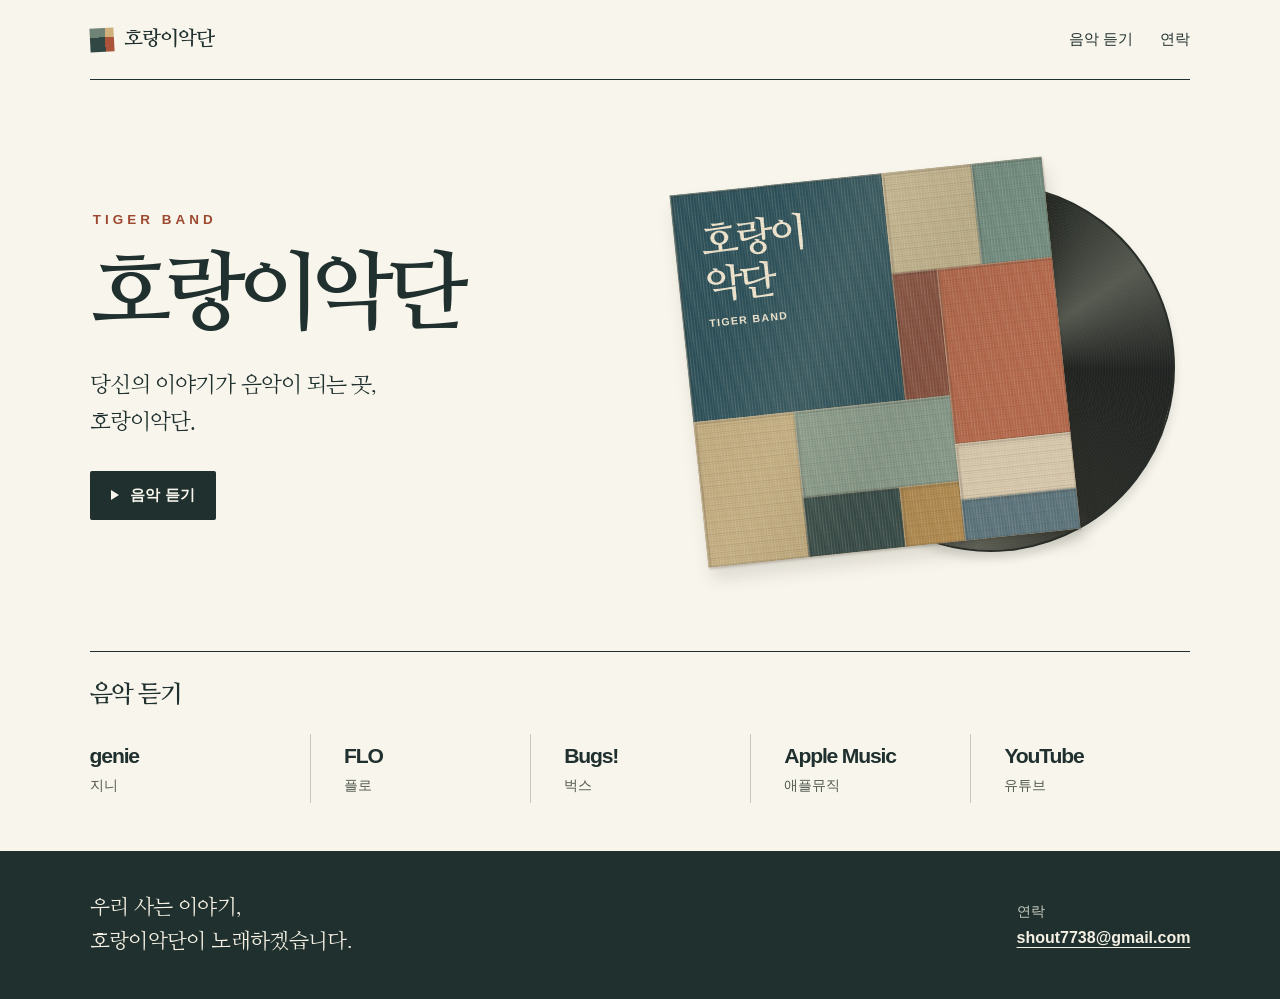
==== index.html @ b751700a "호랑이악단 공식 랜딩 페이지 제작" ====
<!doctype html>
<html lang="ko">
<head>
  <meta charset="utf-8">
  <meta name="viewport" content="width=device-width, initial-scale=1">
  <meta name="theme-color" content="#f8f5ec">
  <meta name="description" content="당신의 이야기가 음악이 되는 곳, 호랑이악단. 음악을 듣고 우리 사는 이야기를 들려주세요.">
  <meta property="og:title" content="호랑이악단 · TIGER BAND">
  <meta property="og:description" content="우리 사는 이야기, 호랑이악단이 노래하겠습니다.">
  <meta property="og:type" content="website">
  <meta property="og:url" content="https://tiger-band.github.io/">
  <title>호랑이악단 · TIGER BAND</title>
  <link rel="stylesheet" href="./style.css">
</head>
<body id="top">
  <a class="skip" href="#main">본문으로 이동</a>
  <header class="wrap mast">
    <a class="brand" href="#top" aria-label="호랑이악단 처음으로"><i class="mark" aria-hidden="true"></i>호랑이악단</a>
    <nav aria-label="주 메뉴"><a href="#listen">음악 듣기</a><a href="#contact">연락</a></nav>
  </header>
  <main id="main">
    <section class="wrap hero" aria-labelledby="title">
      <div class="intro">
        <p class="roman" lang="en">TIGER BAND</p>
        <h1 id="title">호랑이악단</h1>
        <p class="tag">당신의 이야기가 음악이 되는 곳,<br>호랑이악단.</p>
        <a class="play" href="#listen"><i aria-hidden="true"></i>음악 듣기</a>
      </div>
      <div class="art" role="img" aria-label="쪽빛과 감빛 천 조각을 이은 조각보 음반 재킷과 그 옆으로 보이는 검은 레코드판">
        <div class="record"></div>
        <div class="sleeve">
          <div class="patch indigo"></div><div class="patch flax"></div><div class="patch jade"></div>
          <div class="patch chestnut"></div><div class="patch russet"></div><div class="patch oat"></div>
          <div class="patch celadon"></div><div class="patch coal"></div><div class="patch ochre"></div>
          <div class="patch cream"></div><div class="patch blue"></div>
          <div class="imprint" aria-hidden="true"><span>호랑이<br>악단</span><small>TIGER BAND</small></div>
        </div>
      </div>
    </section>
    <section class="wrap listen" id="listen" aria-labelledby="listen-title">
      <h2 id="listen-title">음악 듣기</h2>
      <ul class="services">
        <li><a href="https://www.genie.co.kr/detail/artistInfo?xxnm=83567126"><b lang="en">genie</b><span>지니</span></a></li>
        <li><a href="https://www.music-flo.com/detail/artist/415296910/track?sortType=POPULARITY&amp;roleType=ALL"><b lang="en">FLO</b><span>플로</span></a></li>
        <li><a href="https://music.bugs.co.kr/artist/20274034?wl_ref=list_ar_02_search"><b lang="en">Bugs!</b><span>벅스</span></a></li>
        <li><a href="https://music.apple.com/kr/artist/%ED%98%B8%EB%9E%91%EC%9D%B4%EC%95%85%EB%8B%A8/6837998648"><b lang="en">Apple Music</b><span>애플뮤직</span></a></li>
        <li><a href="https://www.youtube.com/@lalaentertainment2"><b lang="en">YouTube</b><span>유튜브</span></a></li>
      </ul>
    </section>
  </main>
  <footer id="contact">
    <div class="wrap foot">
      <p>우리 사는 이야기,<br>호랑이악단이 노래하겠습니다.</p>
      <div><h2>연락</h2><a href="mailto:shout7738@gmail.com">shout7738@gmail.com</a></div>
    </div>
  </footer>
</body>
</html>
---- style.css ----
@font-face { font-family: 'Tigers Myeongjo'; font-style: normal; font-weight: 400; font-display: swap; src: url('./fonts/myeongjo-400.ttf') format('truetype'); }
@font-face { font-family: 'Tigers Myeongjo'; font-style: normal; font-weight: 700; font-display: swap; src: url('./fonts/myeongjo-700.ttf') format('truetype'); }
:root {
  --paper: #f8f5ec;
  --ink: #1f302e;
  --clay: #9d4930;
  --line: #c9c9bb;
  --serif: "Tigers Myeongjo", "Nanum Myeongjo", AppleMyungjo, Batang, serif;
}
* { box-sizing: border-box; }
html { scroll-padding-top: 1.5rem; }
body { margin: 0; background: var(--paper); color: var(--ink); font-family: -apple-system, BlinkMacSystemFont, "Malgun Gothic", sans-serif; word-break: keep-all; }
a { color: inherit; text-decoration: none; }
a:focus-visible { outline: 3px solid #bd6435; outline-offset: 4px; }
.wrap { width: min(86%, 1180px); margin-inline: auto; }
.skip { position: fixed; left: 1rem; top: -8rem; z-index: 5; background: var(--ink); color: white; padding: .8rem; }
.skip:focus { top: 1rem; }
.mast { display: flex; align-items: center; justify-content: space-between; min-height: 80px; border-bottom: 1px solid var(--ink); }
.brand { display: inline-flex; gap: .65rem; align-items: center; font: 700 1.25rem var(--serif); letter-spacing: -.05em; }
.mark { width: 24px; height: 24px; display: inline-block; background: conic-gradient(from 90deg at 63% 39%, #ac533b 25%, #304743 0 50%, #6f8476 0 75%, #d0b17b 0); transform: rotate(-3deg); }
nav { display: flex; gap: 1.7rem; font-size: .94rem; }
nav a { padding-block: .8rem; }
nav a:hover { text-decoration: underline; text-underline-offset: .4em; }
.hero { display: grid; grid-template-columns: 1fr 1fr; align-items: center; gap: 3%; padding-block: clamp(3.5rem,6.8vw,6.8rem); }
.roman { margin: 0 0 1.15rem .2rem; font: 650 .84rem/1.3 Arial, sans-serif; letter-spacing: .3em; color: var(--clay); }
h1,h2,p { margin: 0; }
h1 { font: 700 clamp(3.5rem,6.7vw,6.7rem)/1.14 var(--serif); letter-spacing: -.09em; }
.tag { font: 400 clamp(1.25rem,1.75vw,1.65rem)/1.65 var(--serif); letter-spacing: -.04em; margin: 1.4rem 0 1.85rem; }
.play { display: inline-flex; align-items: center; gap: .7rem; background: var(--ink); color: var(--paper); border-radius: 2px; padding: .9rem 1.35rem; font-size: .96rem; font-weight: 650; }
.play i { width: 0; height: 0; border-block: 5px solid transparent; border-left: 8px solid currentColor; }
.play:hover { background: #39544e; }
.art { width: 96%; margin-inline: auto; position: relative; aspect-ratio: 1.29; isolation: isolate; }
.record { position: absolute; width: 72%; aspect-ratio: 1; border-radius: 50%; top: 4%; right: 1%; transform: rotate(16deg); background: repeating-radial-gradient(circle, transparent 0 1.1px,#a9aa981a 1.5px,transparent 2.7px), conic-gradient(#202420,#555950 40deg,#1f2220 75deg,#292b27 130deg,#606359 168deg,#232522 211deg,#53574d 265deg,#202220 320deg,#202420); box-shadow: 2px 6px 8px #24312823; border: 2px solid #292d29; }
.sleeve { position: absolute; width: 73%; aspect-ratio: 1; top: 2%; left: 4%; transform: rotate(-6deg); background: #b2a58c; box-shadow: 1px 2px 2px #342d2030, 3px 12px 17px #332c1f22; overflow: hidden; }
.patch { position: absolute; background: var(--fabric); left: var(--x); top: var(--y); width: var(--w); height: var(--h); box-shadow: inset 1px 1px #fbf3d653, inset 3px 3px #342b242b, inset -1px -1px #3d362638; }
.indigo { --x:0%; --y:0%; --w:57%; --h:61%; --fabric:#294e58; }
.flax { --x:57%; --y:0%; --w:24%; --h:27%; --fabric:#c1b28c; }
.jade { --x:81%; --y:0%; --w:19%; --h:27%; --fabric:#718d81; }
.chestnut { --x:57%; --y:27%; --w:12%; --h:34%; --fabric:#864f3e; }
.russet { --x:69%; --y:27%; --w:31%; --h:47%; --fabric:#b46649; }
.oat { --x:0%; --y:61%; --w:27%; --h:39%; --fabric:#c1aa7d; }
.celadon { --x:27%; --y:61%; --w:42%; --h:23%; --fabric:#869989; }
.coal { --x:27%; --y:84%; --w:26%; --h:16%; --fabric:#344946; }
.ochre { --x:53%; --y:84%; --w:16%; --h:16%; --fabric:#af884d; }
.cream { --x:69%; --y:74%; --w:31%; --h:15%; --fabric:#d7c8ac; }
.blue { --x:69%; --y:89%; --w:31%; --h:11%; --fabric:#59727b; }
.sleeve::after { content: ""; position: absolute; inset: 0; pointer-events: none; background-image: repeating-linear-gradient(0deg,transparent 0 1px,#322c241f 1.3px,transparent 2.4px),repeating-linear-gradient(89deg,transparent 0 1px,#fff9e32e 1.3px,transparent 2.8px),linear-gradient(118deg,transparent 20%,#fff4d112 38%,#2c281b0e 57%,transparent 78%); }
.imprint { position: absolute; left: 7%; top: 8%; color: #f1e6cf; }
.imprint span { display:block; font: 700 clamp(1.45rem,3.1vw,3rem)/1.1 var(--serif); letter-spacing:-.08em; }
.imprint small { display:block; margin-top: .7em; font: 600 .66rem Arial,sans-serif; letter-spacing:.13em; }
.listen { border-top: 1px solid var(--ink); padding-block: 1.75rem 3rem; }
.listen h2 { font: 700 1.5rem var(--serif); letter-spacing: -.06em; }
.services { display: grid; grid-template-columns: repeat(5,1fr); list-style:none; padding:0; margin:1.45rem 0 0; }
.services li + li { border-left: 1px solid var(--line); }
.services a { display:flex; flex-direction:column; gap:.45rem; padding: .5rem 0 .5rem clamp(1rem,2.6vw,2.6rem); }
.services li:first-child a { padding-left: 0; }
.services b { font: 650 clamp(1.15rem,1.65vw,1.6rem)/1.3 Arial,sans-serif; letter-spacing:-.055em; }
.services span { font-size: .9rem; color:#51594f; }
.services a:hover b { color:var(--clay); text-decoration:underline; text-underline-offset:.2em; }
footer { color:#f5f0e4; background:var(--ink); }
.foot { display:flex; align-items:center; justify-content:space-between; gap:2rem; padding-block:2.5rem; }
.foot p { font: 400 1.32rem/1.6 var(--serif); letter-spacing:-.03em; }
.foot h2 { font-size:.9rem; font-weight:500; color:#cbd1c4; margin-bottom:.5rem; }
.foot a { font-weight:550; text-decoration:underline; text-underline-offset:.25em; }
@media(max-width:700px) {
  .wrap { width:88%; }
  .mast { min-height:64px; }
  nav { gap:1rem; }
  .hero { grid-template-columns:1fr; gap:2rem; padding-block:2.75rem 2rem; }
  h1 { font-size:clamp(3rem,12vw,4.75rem); }
  .tag { margin:1rem 0 1.25rem; }
  .art { width:min(94%,370px); }
  .imprint span { font-size:clamp(1.6rem,7vw,2.3rem); }
  .listen { padding-block:1.5rem 2rem; }
  .services { grid-template-columns:1fr; margin-top:.75rem; }
  .services li + li { border-left:0; }
  .services li { border-bottom:1px solid var(--line); }
  .services a { flex-direction:row; align-items:center; justify-content:space-between; padding:1rem 0; }
  .foot { flex-direction:column; align-items:flex-start; gap:1.5rem; }
}
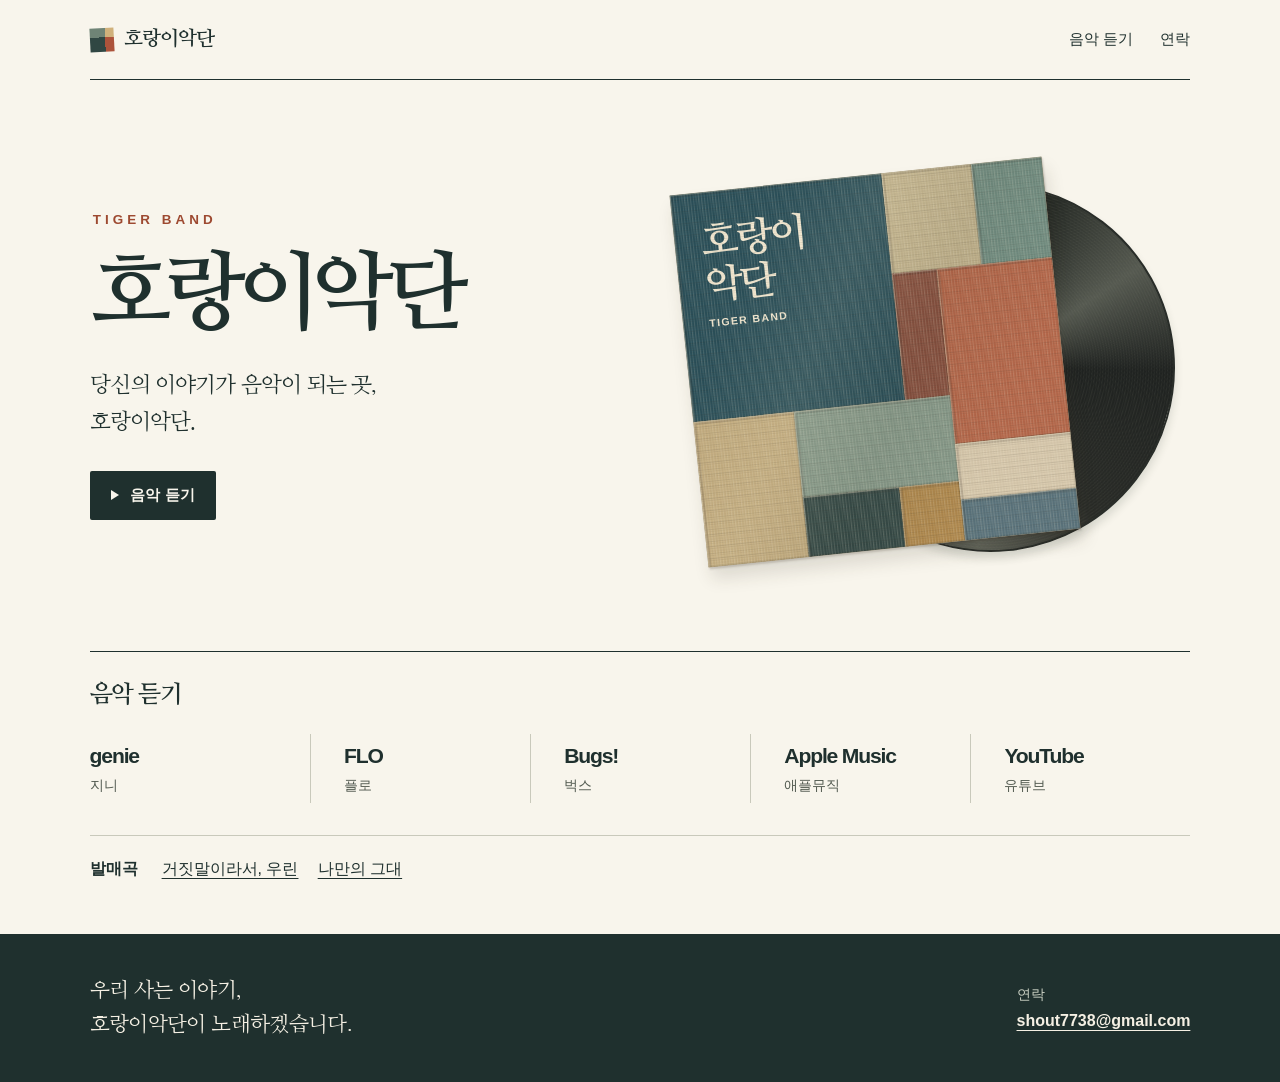
==== commit 79f41d21: "공식 홈페이지 검색 정보와 사이트맵, 발매곡 링크 추가" ====
--- a/index.html
+++ b/index.html
@@ -4,12 +4,59 @@
   <meta charset="utf-8">
   <meta name="viewport" content="width=device-width, initial-scale=1">
   <meta name="theme-color" content="#f8f5ec">
-  <meta name="description" content="당신의 이야기가 음악이 되는 곳, 호랑이악단. 음악을 듣고 우리 사는 이야기를 들려주세요.">
+  <meta name="description" content="호랑이악단(TIGER BAND) 공식 홈페이지. 발매곡 ‘거짓말이라서, 우린’과 ‘나만의 그대’를 듣고, 음악 채널과 연락처를 확인하세요.">
   <meta property="og:title" content="호랑이악단 · TIGER BAND">
   <meta property="og:description" content="우리 사는 이야기, 호랑이악단이 노래하겠습니다.">
+  <meta property="og:site_name" content="호랑이악단">
   <meta property="og:type" content="website">
   <meta property="og:url" content="https://tiger-band.github.io/">
-  <title>호랑이악단 · TIGER BAND</title>
+  <meta property="og:locale" content="ko_KR">
+  <meta property="og:image" content="https://tiger-band.github.io/tiger-band-social.jpg">
+  <meta property="og:image:type" content="image/jpeg">
+  <meta property="og:image:width" content="1200">
+  <meta property="og:image:height" content="630">
+  <meta property="og:image:alt" content="한지빛 바탕에 호랑이악단 이름과 조각보 음반 재킷, 검은 레코드판">
+  <meta name="twitter:card" content="summary_large_image">
+  <meta name="twitter:image" content="https://tiger-band.github.io/tiger-band-social.jpg">
+  <meta name="twitter:image:alt" content="한지빛 바탕에 호랑이악단 이름과 조각보 음반 재킷, 검은 레코드판">
+  <title>호랑이악단 (TIGER BAND) 공식 홈페이지 · 음악 듣기</title>
+  <link rel="canonical" href="https://tiger-band.github.io/">
+  <script type="application/ld+json">
+  {
+    "@context": "https://schema.org",
+    "@graph": [
+      {
+        "@type": "WebSite",
+        "@id": "https://tiger-band.github.io/#website",
+        "url": "https://tiger-band.github.io/",
+        "name": "호랑이악단",
+        "alternateName": "TIGER BAND",
+        "inLanguage": "ko",
+        "publisher": {
+          "@id": "https://tiger-band.github.io/#band"
+        }
+      },
+      {
+        "@type": "MusicGroup",
+        "@id": "https://tiger-band.github.io/#band",
+        "name": "호랑이악단",
+        "alternateName": "TIGER BAND",
+        "url": "https://tiger-band.github.io/",
+        "logo": "https://tiger-band.github.io/apple-touch-icon.png",
+        "email": "shout7738@gmail.com",
+        "sameAs": [
+          "https://www.genie.co.kr/detail/artistInfo?xxnm=83567126",
+          "https://www.music-flo.com/detail/artist/415296910/track?sortType=POPULARITY&roleType=ALL",
+          "https://music.bugs.co.kr/artist/20274034?wl_ref=list_ar_02_search",
+          "https://music.apple.com/kr/artist/%ED%98%B8%EB%9E%91%EC%9D%B4%EC%95%85%EB%8B%A8/6837998648",
+          "https://www.youtube.com/@lalaentertainment2"
+        ]
+      }
+    ]
+  }
+  </script>
+  <link rel="icon" href="/favicon.ico" sizes="16x16 32x32 48x48">
+  <link rel="apple-touch-icon" sizes="180x180" href="/apple-touch-icon.png">
   <link rel="stylesheet" href="./style.css">
 </head>
 <body id="top">
@@ -46,6 +93,13 @@
         <li><a href="https://music.apple.com/kr/artist/%ED%98%B8%EB%9E%91%EC%9D%B4%EC%95%85%EB%8B%A8/6837998648"><b lang="en">Apple Music</b><span>애플뮤직</span></a></li>
         <li><a href="https://www.youtube.com/@lalaentertainment2"><b lang="en">YouTube</b><span>유튜브</span></a></li>
       </ul>
+      <div class="releases">
+        <h3>발매곡</h3>
+        <ul aria-label="애플뮤직에서 듣기">
+          <li><a href="https://music.apple.com/kr/album/%EA%B1%B0%EC%A7%93%EB%A7%90%EC%9D%B4%EB%9D%BC%EC%84%9C-%EC%9A%B0%EB%A6%B0/6838153422?i=6838153431">거짓말이라서, 우린</a></li>
+          <li><a href="https://music.apple.com/kr/album/%EB%82%98%EB%A7%8C%EC%9D%98-%EA%B7%B8%EB%8C%80/6838153635?i=6838153637">나만의 그대</a></li>
+        </ul>
+      </div>
     </section>
   </main>
   <footer id="contact">
--- a/style.css
+++ b/style.css
@@ -57,6 +57,11 @@
 .services b { font: 650 clamp(1.15rem,1.65vw,1.6rem)/1.3 Arial,sans-serif; letter-spacing:-.055em; }
 .services span { font-size: .9rem; color:#51594f; }
 .services a:hover b { color:var(--clay); text-decoration:underline; text-underline-offset:.2em; }
+.releases { display: flex; align-items: baseline; flex-wrap: wrap; gap: .6rem 1.5rem; margin-top: 2rem; padding-top: 1rem; border-top: 1px solid var(--line); }
+.releases h3 { margin: 0; font-size: 1rem; }
+.releases ul { display: flex; flex-wrap: wrap; gap: .5rem 1.2rem; margin: 0; padding: 0; list-style: none; }
+.releases a { display: inline-block; padding-block: .4rem; text-decoration: underline; text-underline-offset: .25em; }
+.releases a:hover { color: var(--clay); }
 footer { color:#f5f0e4; background:var(--ink); }
 .foot { display:flex; align-items:center; justify-content:space-between; gap:2rem; padding-block:2.5rem; }
 .foot p { font: 400 1.32rem/1.6 var(--serif); letter-spacing:-.03em; }
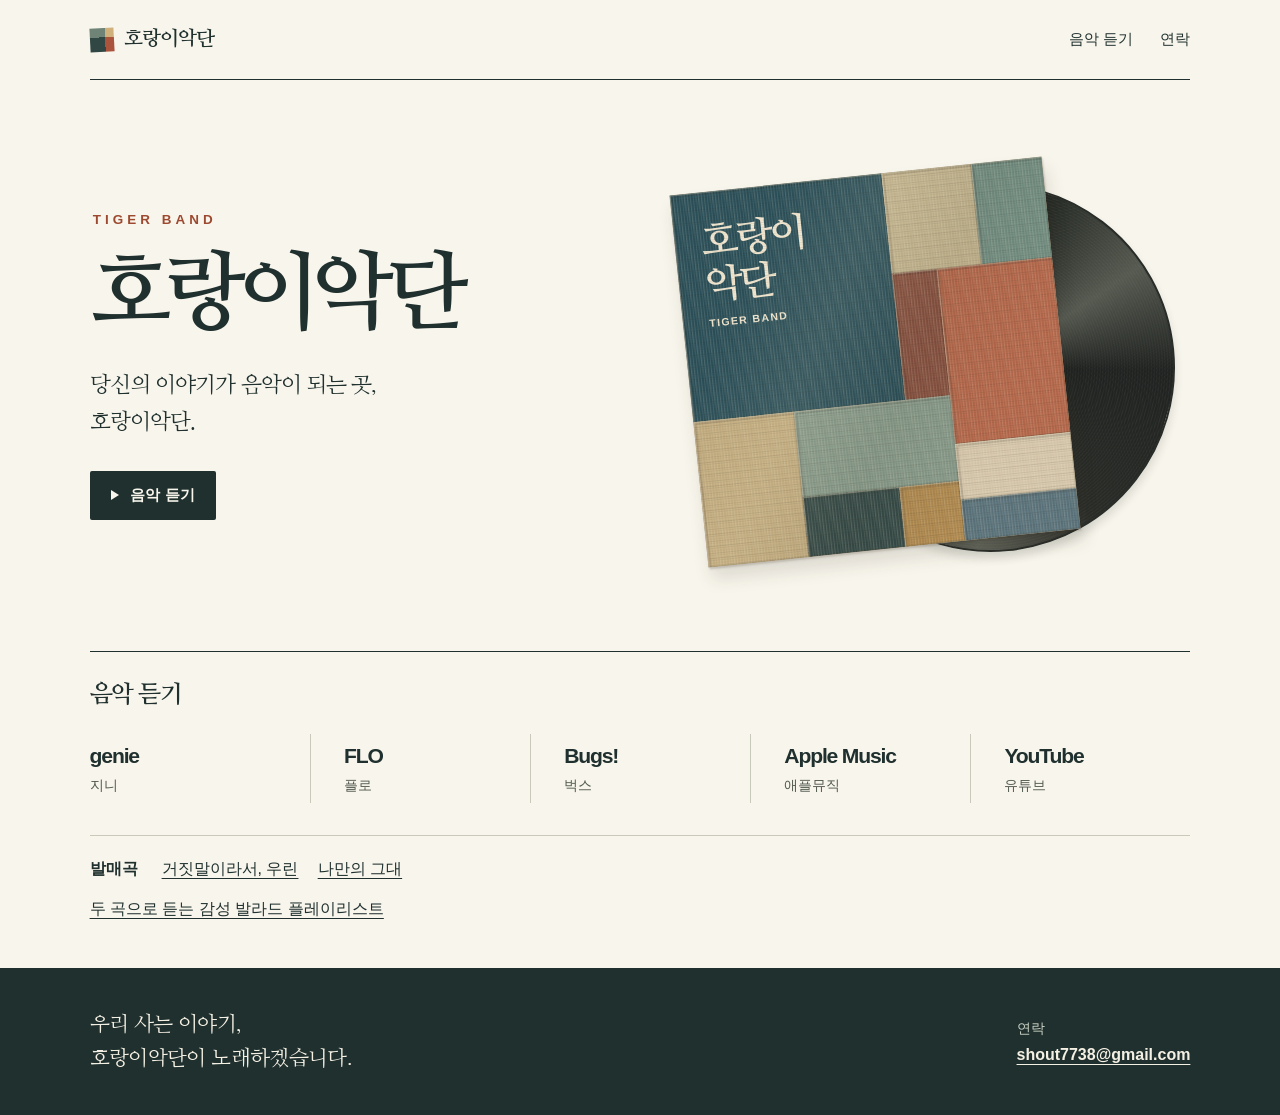
==== commit 0b3a97e9: "발라드 검색을 위한 한영 감상 가이드와 BGM 이용 문의 추가" ====
--- a/index.html
+++ b/index.html
@@ -4,7 +4,7 @@
   <meta charset="utf-8">
   <meta name="viewport" content="width=device-width, initial-scale=1">
   <meta name="theme-color" content="#f8f5ec">
-  <meta name="description" content="호랑이악단(TIGER BAND) 공식 홈페이지. 발매곡 ‘거짓말이라서, 우린’과 ‘나만의 그대’를 듣고, 음악 채널과 연락처를 확인하세요.">
+  <meta name="description" content="호랑이악단(TIGER BAND)의 한국 발라드 ‘거짓말이라서, 우린’과 ‘나만의 그대’. 밤에 듣는 음악을 찾는 분을 위한 두 곡의 감상 가이드와 공식 음악 채널을 만나보세요.">
   <meta property="og:title" content="호랑이악단 · TIGER BAND">
   <meta property="og:description" content="우리 사는 이야기, 호랑이악단이 노래하겠습니다.">
   <meta property="og:site_name" content="호랑이악단">
@@ -19,7 +19,7 @@
   <meta name="twitter:card" content="summary_large_image">
   <meta name="twitter:image" content="https://tiger-band.github.io/tiger-band-social.jpg">
   <meta name="twitter:image:alt" content="한지빛 바탕에 호랑이악단 이름과 조각보 음반 재킷, 검은 레코드판">
-  <title>호랑이악단 (TIGER BAND) 공식 홈페이지 · 음악 듣기</title>
+  <title>호랑이악단 (TIGER BAND) 공식 홈페이지 · 감성 발라드 듣기</title>
   <link rel="canonical" href="https://tiger-band.github.io/">
   <script type="application/ld+json">
   {
@@ -100,6 +100,7 @@
           <li><a href="https://music.apple.com/kr/album/%EB%82%98%EB%A7%8C%EC%9D%98-%EA%B7%B8%EB%8C%80/6838153635?i=6838153637">나만의 그대</a></li>
         </ul>
       </div>
+      <p class="guide-link"><a href="/listening/">두 곡으로 듣는 감성 발라드 플레이리스트</a></p>
     </section>
   </main>
   <footer id="contact">
--- a/style.css
+++ b/style.css
@@ -83,3 +83,22 @@
   .services a { flex-direction:row; align-items:center; justify-content:space-between; padding:1rem 0; }
   .foot { flex-direction:column; align-items:flex-start; gap:1.5rem; }
 }
+
+.guide-link { margin-top: .8rem; font-size: 1rem; }
+.guide-link a, .guide a { text-decoration: underline; text-underline-offset: .25em; }
+.guide-link a:hover, .guide a:hover { color: var(--clay); }
+.guide { width: min(86%, 46rem); margin: clamp(3rem, 7vw, 6rem) auto; }
+.guide h1 { font-size: clamp(2.4rem, 6vw, 4.1rem); letter-spacing: -.055em; line-height: 1.24; }
+.guide .lede { font-size: 1.18rem; line-height: 1.85; margin-top: 1.5rem; }
+.guide section { border-top: 1px solid var(--line); margin-top: 2.2rem; padding-top: 1.6rem; }
+.guide h2 { font: 700 1.65rem/1.4 var(--serif); margin-bottom: .8rem; }
+.guide section p { line-height: 1.8; }
+.guide .track-info { color: #51594f; font-size: .94rem; }
+.tracklist { padding-left: 1.8rem; margin: 1.3rem 0 0; }
+.tracklist li { padding-left: .3rem; margin-block: 1.4rem; }
+.tracklist li::marker { color: var(--clay); }
+.tracklist h3 { font: 700 1.35rem var(--serif); margin: 0 0 .3rem; }
+.track-info + p { margin-top: .6rem; }
+.track-links { display: flex; flex-wrap: wrap; gap: .4rem 1.4rem; margin-top: .55rem; }
+.track-links a, .guide .email { display: inline-block; padding-block: .4rem; }
+html[lang="en"] .guide { word-break: normal; }
